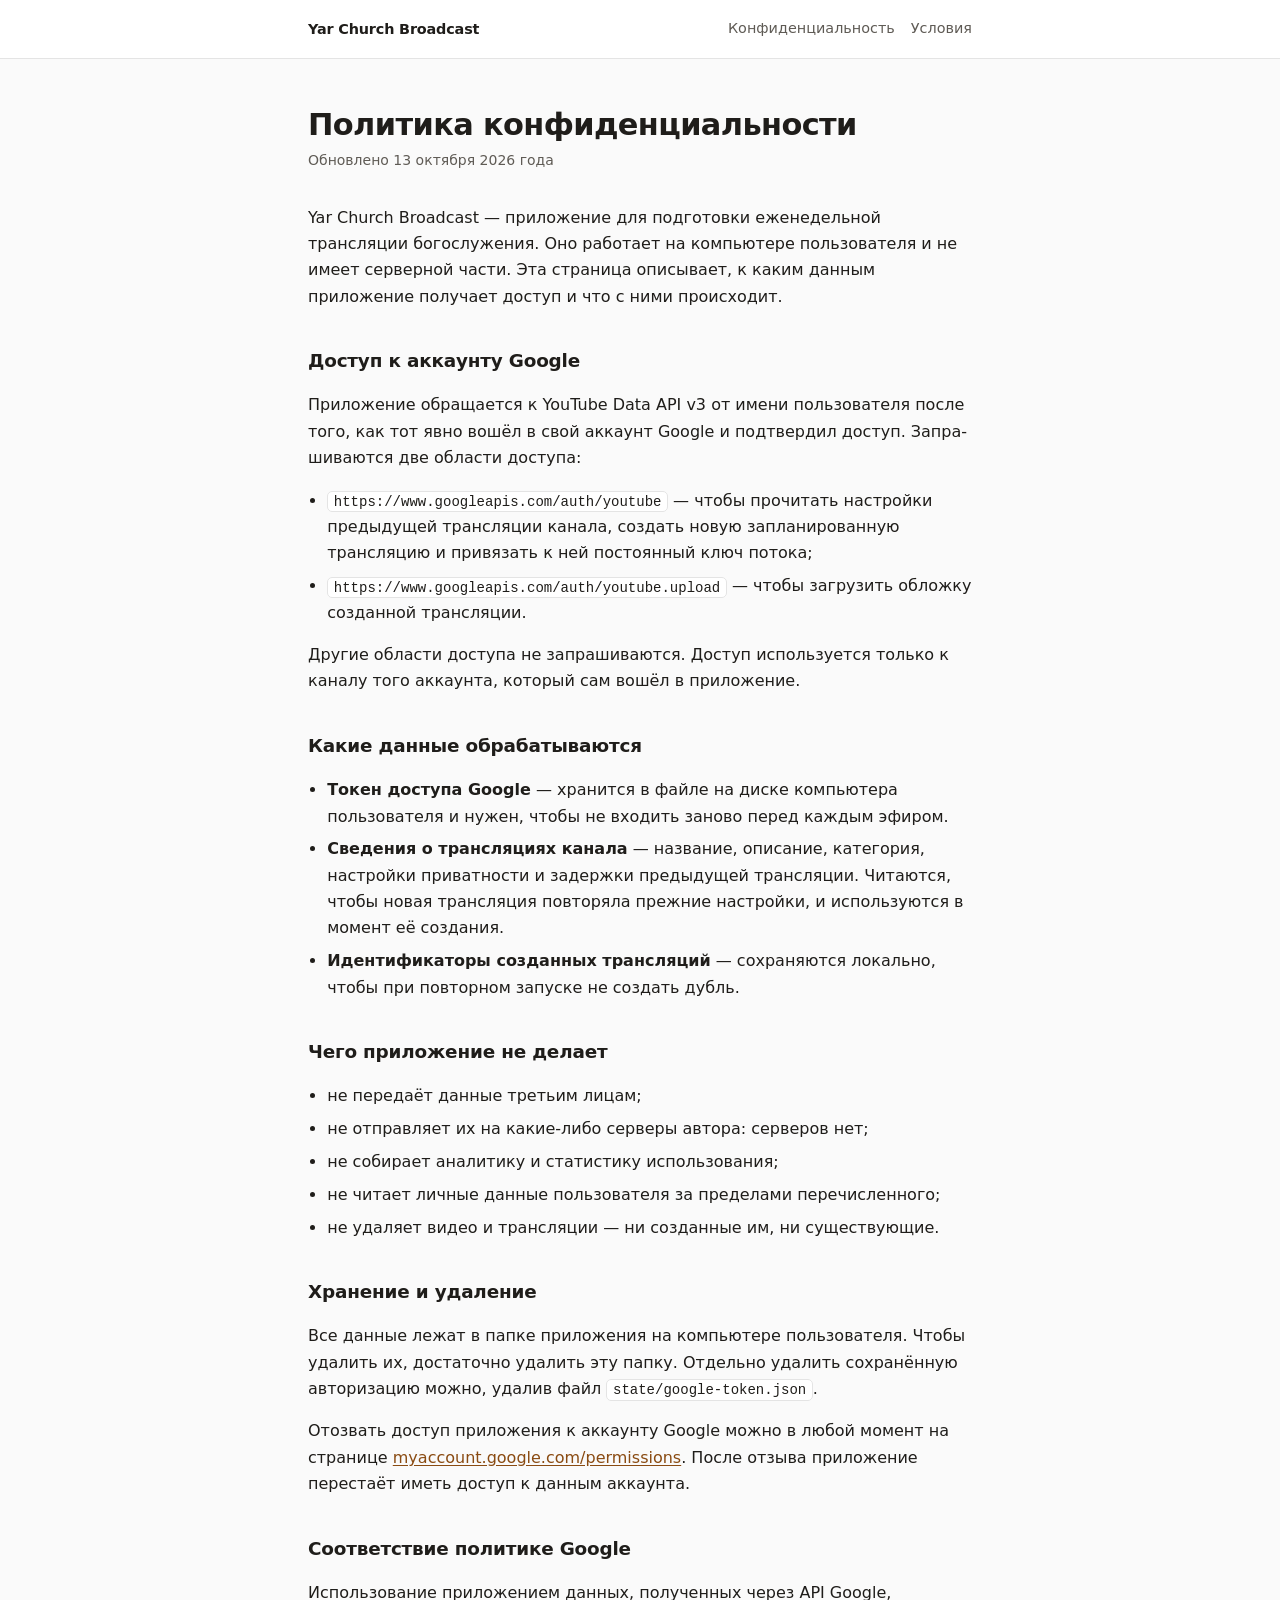
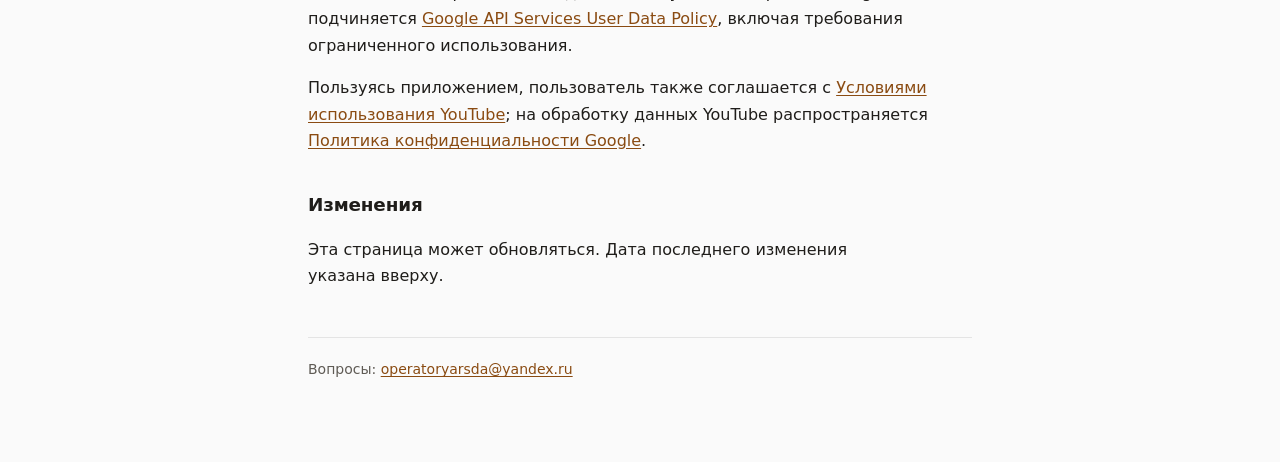
==== privacy.html @ 83625ab9 "Публичные страницы для экрана согласия Google Описание приложения, политика конфиденциальности и усл" ====
<!doctype html>
<html lang="ru">
<head>
<meta charset="utf-8">
<meta name="viewport" content="width=device-width, initial-scale=1">
<meta name="color-scheme" content="light dark">
<title>Политика конфиденциальности — Yar Church Broadcast</title>
<link rel="stylesheet" href="style.css">
</head>
<body>

<header>
  <div class="inner">
    <strong><a href="index.html" style="color:inherit">Yar Church Broadcast</a></strong>
    <nav>
      <a href="privacy.html">Конфиденциальность</a>
      <a href="terms.html">Условия</a>
    </nav>
  </div>
</header>

<main>
  <h1>Политика конфиденциальности</h1>
  <p class="updated">Обновлено 13 октября 2026 года</p>

  <p>
    Yar Church Broadcast — приложение для подготовки еженедельной трансляции
    богослужения. Оно работает на компьютере пользователя и не имеет серверной
    части. Эта страница описывает, к каким данным приложение получает доступ и
    что с ними происходит.
  </p>

  <h2>Доступ к аккаунту Google</h2>
  <p>
    Приложение обращается к YouTube Data API v3 от имени пользователя после
    того, как тот явно вошёл в свой аккаунт Google и подтвердил доступ. Запра­шиваются
    две области доступа:
  </p>
  <ul>
    <li><code>https://www.googleapis.com/auth/youtube</code> — чтобы прочитать
      настройки предыдущей трансляции канала, создать новую запланированную
      трансляцию и привязать к ней постоянный ключ потока;</li>
    <li><code>https://www.googleapis.com/auth/youtube.upload</code> — чтобы
      загрузить обложку созданной трансляции.</li>
  </ul>
  <p>
    Другие области доступа не запрашиваются. Доступ используется только к
    каналу того аккаунта, который сам вошёл в приложение.
  </p>

  <h2>Какие данные обрабатываются</h2>
  <ul>
    <li><strong>Токен доступа Google</strong> — хранится в файле на диске
      компьютера пользователя и нужен, чтобы не входить заново перед каждым
      эфиром.</li>
    <li><strong>Сведения о трансляциях канала</strong> — название, описание,
      категория, настройки приватности и задержки предыдущей трансляции.
      Читаются, чтобы новая трансляция повторяла прежние настройки, и
      используются в момент её создания.</li>
    <li><strong>Идентификаторы созданных трансляций</strong> — сохраняются
      локально, чтобы при повторном запуске не создать дубль.</li>
  </ul>

  <h2>Чего приложение не делает</h2>
  <ul>
    <li>не передаёт данные третьим лицам;</li>
    <li>не отправляет их на какие-либо серверы автора: серверов нет;</li>
    <li>не собирает аналитику и статистику использования;</li>
    <li>не читает личные данные пользователя за пределами перечисленного;</li>
    <li>не удаляет видео и трансляции — ни созданные им, ни существующие.</li>
  </ul>

  <h2>Хранение и удаление</h2>
  <p>
    Все данные лежат в папке приложения на компьютере пользователя. Чтобы
    удалить их, достаточно удалить эту папку. Отдельно удалить сохранённую
    авторизацию можно, удалив файл <code>state/google-token.json</code>.
  </p>
  <p>
    Отозвать доступ приложения к аккаунту Google можно в любой момент на
    странице
    <a href="https://myaccount.google.com/permissions" target="_blank"
       rel="noreferrer">myaccount.google.com/permissions</a>.
    После отзыва приложение перестаёт иметь доступ к данным аккаунта.
  </p>

  <h2>Соответствие политике Google</h2>
  <p>
    Использование приложением данных, полученных через API Google, подчиняется
    <a href="https://developers.google.com/terms/api-services-user-data-policy"
       target="_blank" rel="noreferrer">Google API Services User Data Policy</a>,
    включая требования ограниченного использования.
  </p>
  <p>
    Пользуясь приложением, пользователь также соглашается с
    <a href="https://www.youtube.com/t/terms" target="_blank" rel="noreferrer">Условиями
    использования YouTube</a>; на обработку данных YouTube распространяется
    <a href="https://policies.google.com/privacy" target="_blank"
       rel="noreferrer">Политика конфиденциальности Google</a>.
  </p>

  <h2>Изменения</h2>
  <p>
    Эта страница может обновляться. Дата последнего изменения указана вверху.
  </p>

  <footer>
    Вопросы:
    <a href="mailto:operatoryarsda@yandex.ru">operatoryarsda@yandex.ru</a>
  </footer>
</main>

</body>
</html>
---- style.css ----
:root {
  --bg: #fafafa;
  --surface: #ffffff;
  --line: #e4e4e4;
  --ink: #1f1d1a;
  --ink-dim: #5f5b55;
  --accent: #8a4b12;
}
@media (prefers-color-scheme: dark) {
  :root {
    --bg: #17150f;
    --surface: #211e18;
    --line: #35312a;
    --ink: #f2efe9;
    --ink-dim: #b4ada1;
    --accent: #e0a452;
  }
}
* { box-sizing: border-box; }
body {
  margin: 0;
  background: var(--bg);
  color: var(--ink);
  font: 16px/1.65 -apple-system, "Segoe UI", system-ui, Roboto, sans-serif;
}
main {
  max-width: 44rem;
  margin: 0 auto;
  padding: 3rem 1.25rem 5rem;
}
header {
  border-bottom: 1px solid var(--line);
  background: var(--surface);
}
header .inner {
  max-width: 44rem;
  margin: 0 auto;
  padding: 1rem 1.25rem;
  display: flex;
  gap: 1rem;
  align-items: center;
  flex-wrap: wrap;
}
header strong { letter-spacing: -0.01em; }
header a {
  color: var(--ink-dim);
  text-decoration: none;
  font-size: 0.9rem;
}
header a:hover { color: var(--ink); }
header nav { display: flex; gap: 1rem; margin-left: auto; }
h1 {
  font-size: 1.9rem;
  line-height: 1.2;
  letter-spacing: -0.02em;
  margin: 0 0 0.35rem;
  text-wrap: balance;
}
h2 {
  font-size: 1.15rem;
  margin: 2.25rem 0 0.6rem;
  letter-spacing: -0.01em;
}
.updated { color: var(--ink-dim); font-size: 0.875rem; margin: 0 0 2rem; }
p, li { color: var(--ink); text-wrap: pretty; }
ul { padding-left: 1.2rem; }
li { margin-bottom: 0.4rem; }
a { color: var(--accent); text-underline-offset: 2px; }
code {
  background: var(--surface);
  border: 1px solid var(--line);
  border-radius: 5px;
  padding: 0.1rem 0.35rem;
  font-size: 0.875em;
  font-family: ui-monospace, Consolas, monospace;
}
.note {
  background: var(--surface);
  border: 1px solid var(--line);
  border-radius: 10px;
  padding: 1rem 1.15rem;
  margin: 1.5rem 0;
}
.note p:last-child { margin-bottom: 0; }
footer {
  border-top: 1px solid var(--line);
  margin-top: 3rem;
  padding-top: 1.25rem;
  color: var(--ink-dim);
  font-size: 0.875rem;
}
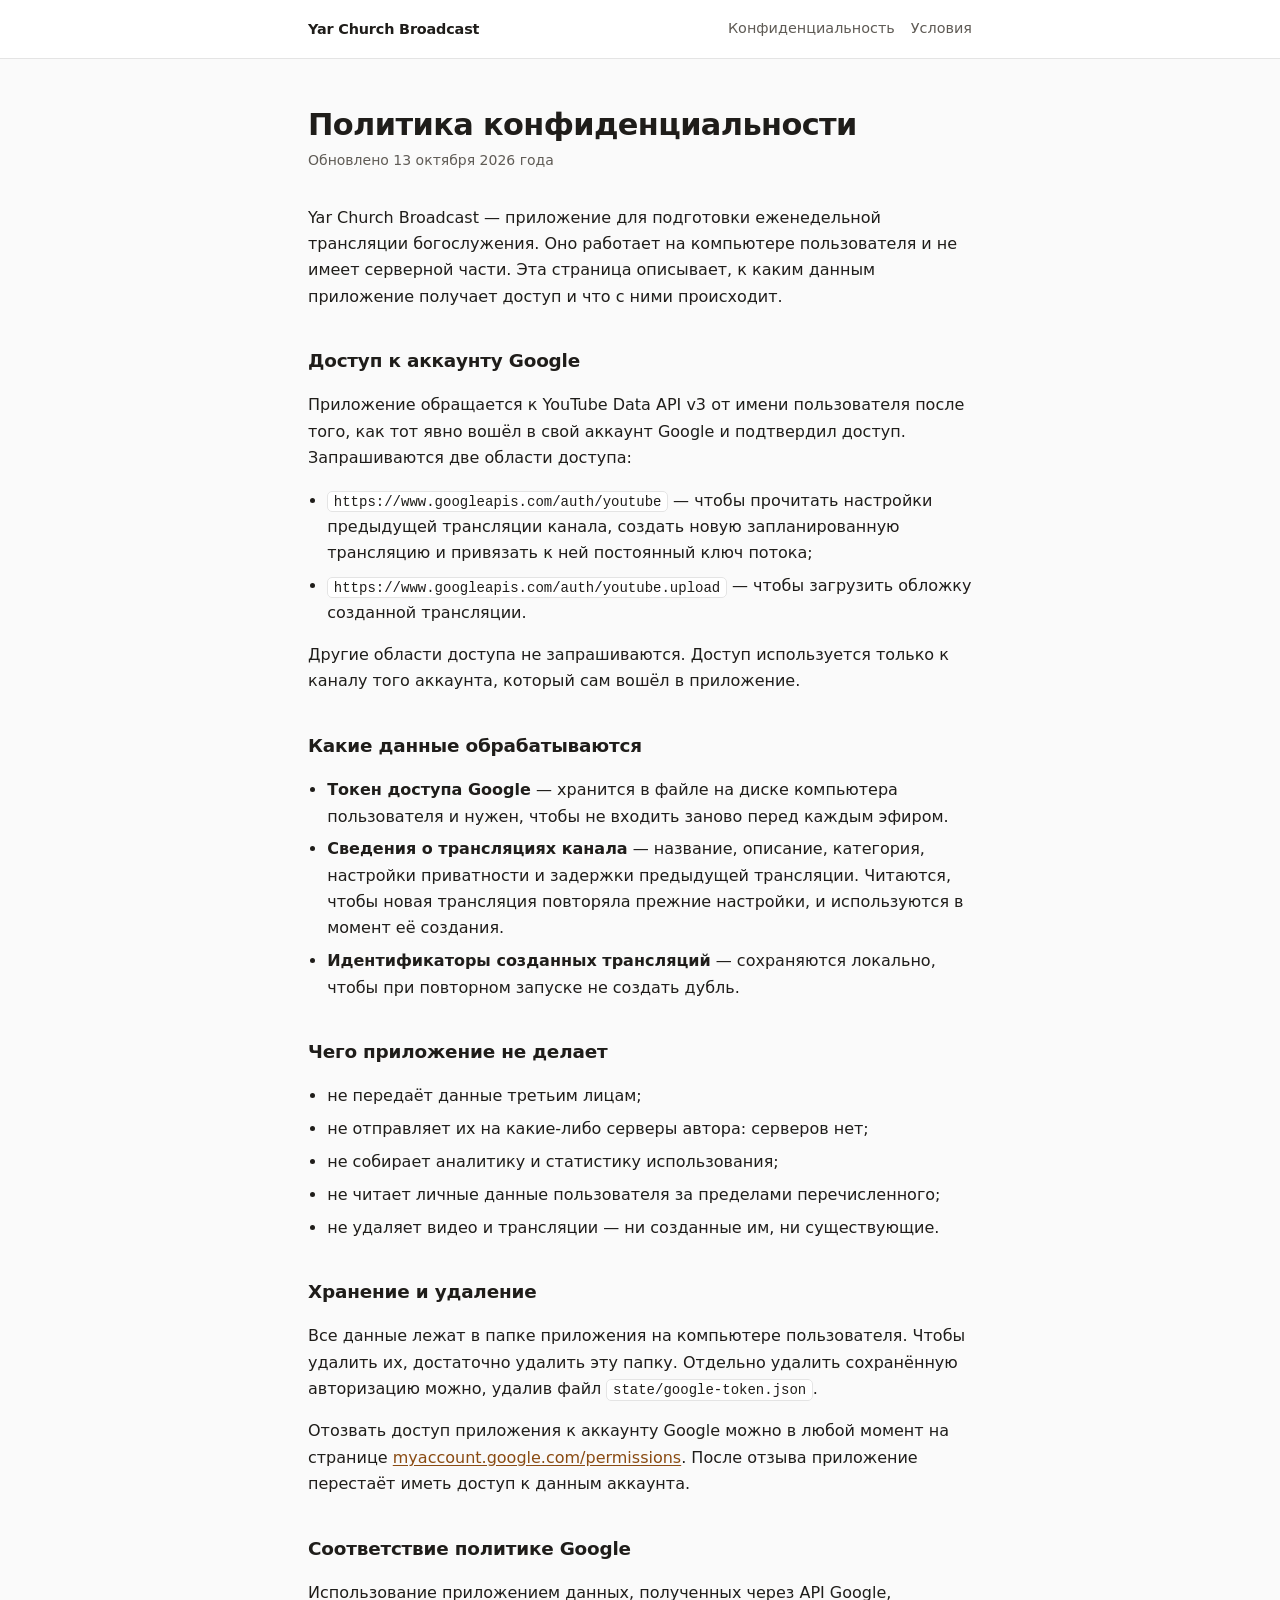
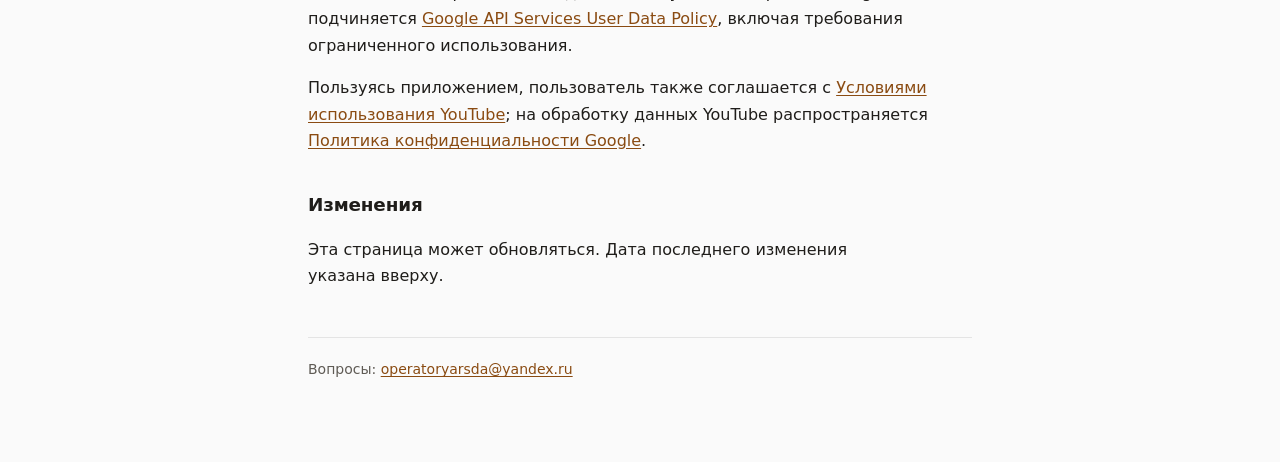
==== commit 3cc5d3fe: "Убрать мягкий перенос в тексте политики Co-Authored-By: Claude Opus 5 <noreply@anthropic.com>" ====
--- a/privacy.html
+++ b/privacy.html
@@ -33,7 +33,7 @@
   <h2>Доступ к аккаунту Google</h2>
   <p>
     Приложение обращается к YouTube Data API v3 от имени пользователя после
-    того, как тот явно вошёл в свой аккаунт Google и подтвердил доступ. Запра­шиваются
+    того, как тот явно вошёл в свой аккаунт Google и подтвердил доступ. Запрашиваются
     две области доступа:
   </p>
   <ul>
